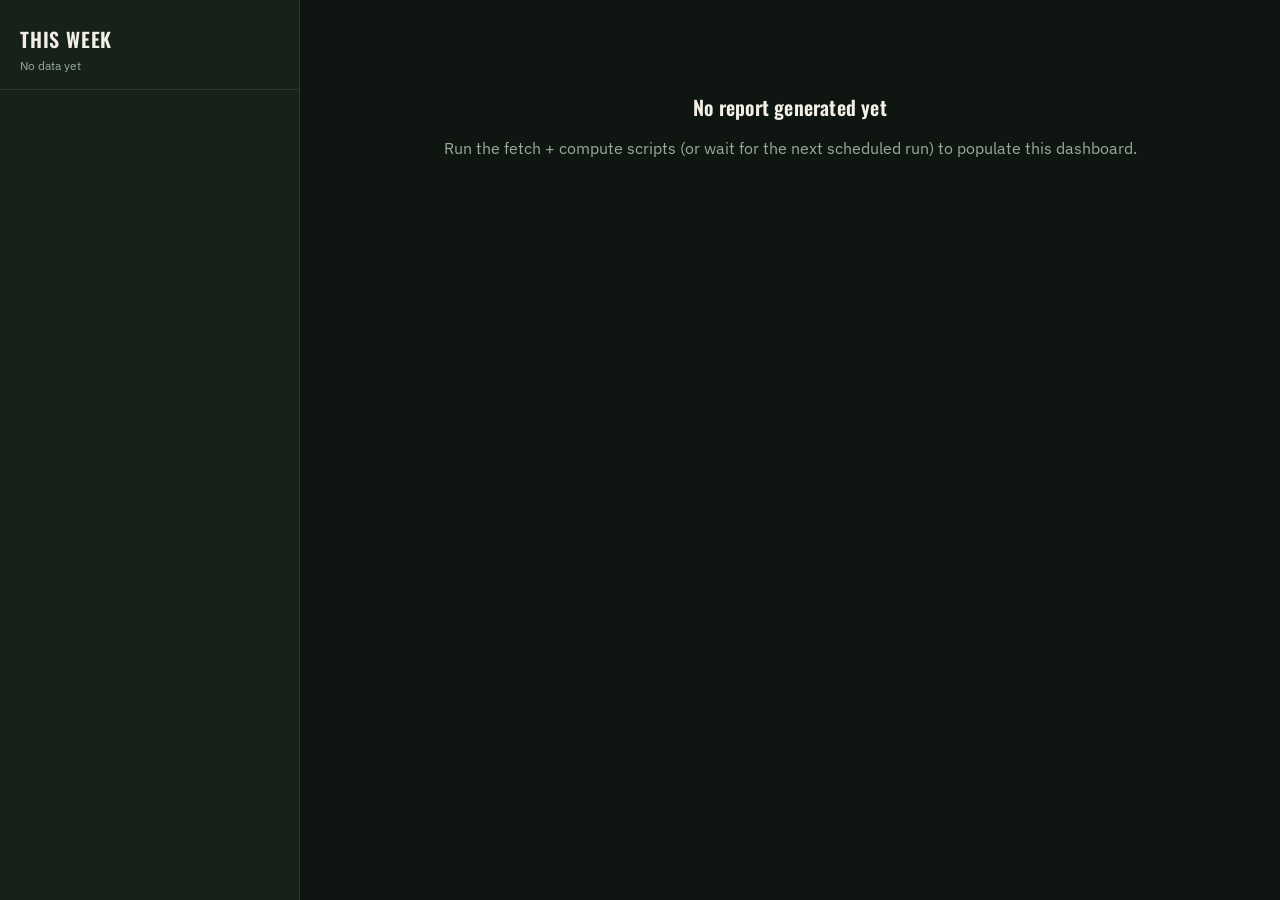
==== docs/index.html @ 5ac9cb62 "sdrfg" ====
<!DOCTYPE html>
<html lang="en">
<head>
<meta charset="UTF-8">
<meta name="viewport" content="width=device-width, initial-scale=1">
<title>CFB Prop Matchup Report</title>
<link rel="stylesheet" href="styles.css">
</head>
<body>
  <div class="shell">
    <nav class="sidebar" id="sidebar">
      <div class="sidebar-header">
        <div class="sidebar-title display">This Week</div>
        <div class="sidebar-sub" id="sidebar-sub">Loading matchups…</div>
      </div>
      <div id="matchup-list"></div>
    </nav>
    <main class="main" id="main">
      <div class="empty-state">
        <div class="empty-state-title display">Loading report…</div>
      </div>
    </main>
  </div>

  <script src="app.js"></script>
</body>
</html>
---- docs/styles.css ----
@import url('https://fonts.googleapis.com/css2?family=Oswald:wght@400;500;600;700&family=IBM+Plex+Sans:wght@400;500;600&display=swap');

:root {
  --bg: #0F1611;
  --panel: #16211A;
  --panel-alt: #1C2921;
  --line: #2A3830;
  --chalk: #F2EFE6;
  --chalk-dim: #9BAA9E;
  --green: #3ECB6F;
  --red: #E8543A;
  --gold: #D9A62C;
}

* { box-sizing: border-box; }

html, body {
  margin: 0;
  padding: 0;
  background: var(--bg);
  color: var(--chalk);
  font-family: 'IBM Plex Sans', sans-serif;
  -webkit-font-smoothing: antialiased;
}

.display {
  font-family: 'Oswald', sans-serif;
  font-weight: 600;
  letter-spacing: 0.01em;
}

a { color: inherit; }

/* ---------- Shell layout ---------- */

.shell {
  display: flex;
  min-height: 100vh;
}

.sidebar {
  width: 300px;
  flex-shrink: 0;
  background: var(--panel);
  border-right: 1px solid var(--line);
  padding: 24px 0;
  overflow-y: auto;
  max-height: 100vh;
  position: sticky;
  top: 0;
}

.sidebar-header {
  padding: 0 20px 16px 20px;
  border-bottom: 1px solid var(--line);
  margin-bottom: 8px;
}

.sidebar-title {
  font-size: 20px;
  text-transform: uppercase;
  letter-spacing: 0.04em;
}

.sidebar-sub {
  font-size: 12px;
  color: var(--chalk-dim);
  margin-top: 4px;
}

.main {
  flex: 1;
  padding: 32px 40px;
  min-width: 0;
}

/* ---------- Yard-line divider ---------- */

.yard-tick {
  height: 1px;
  background-image: repeating-linear-gradient(
    90deg, var(--line) 0, var(--line) 6px, transparent 6px, transparent 12px
  );
  margin: 0 20px;
}

/* ---------- Matchup list ---------- */

.matchup-item {
  display: block;
  width: 100%;
  text-align: left;
  background: none;
  border: none;
  color: var(--chalk);
  padding: 14px 20px;
  cursor: pointer;
  font-family: inherit;
}

.matchup-item:hover { background: var(--panel-alt); }
.matchup-item.active { background: var(--panel-alt); border-left: 3px solid var(--green); padding-left: 17px; }

.matchup-teams {
  font-family: 'Oswald', sans-serif;
  font-size: 16px;
  font-weight: 500;
}

.matchup-date {
  font-size: 11px;
  color: var(--chalk-dim);
  margin-top: 3px;
}

/* ---------- Header ---------- */

.report-header {
  display: flex;
  align-items: baseline;
  justify-content: space-between;
  flex-wrap: wrap;
  gap: 12px;
  margin-bottom: 24px;
}

.report-title {
  font-size: 32px;
}

.report-meta {
  color: var(--chalk-dim);
  font-size: 13px;
}

/* ---------- Team section ---------- */

.team-block {
  margin-bottom: 40px;
}

.team-heading {
  display: flex;
  align-items: baseline;
  gap: 10px;
  margin-bottom: 4px;
}

.team-name {
  font-size: 22px;
}

.vs-opponent {
  color: var(--chalk-dim);
  font-size: 14px;
}

/* ---------- Player row (scouting report style, no cards) ---------- */

.player-row {
  padding: 20px 0;
  border-bottom: 1px solid var(--line);
}

.player-row:last-child { border-bottom: none; }

.player-row-top {
  display: flex;
  justify-content: space-between;
  align-items: flex-start;
  gap: 16px;
  margin-bottom: 12px;
}

.player-name {
  font-size: 17px;
  font-weight: 600;
}

.player-stat-label {
  color: var(--chalk-dim);
  font-size: 12px;
  text-transform: uppercase;
  letter-spacing: 0.03em;
  margin-top: 2px;
}

.projected-figure {
  text-align: right;
  flex-shrink: 0;
}

.projected-number {
  font-family: 'Oswald', sans-serif;
  font-size: 30px;
  line-height: 1;
}

.projected-caption {
  font-size: 11px;
  color: var(--chalk-dim);
  margin-top: 4px;
}

/* ---------- Badges ---------- */

.badge {
  display: inline-block;
  font-size: 11px;
  font-weight: 600;
  padding: 3px 9px;
  border-radius: 3px;
  text-transform: uppercase;
  letter-spacing: 0.03em;
}

.badge-favorable { background: rgba(62, 203, 111, 0.15); color: var(--green); }
.badge-tough { background: rgba(232, 84, 58, 0.15); color: var(--red); }
.badge-neutral { background: rgba(155, 170, 158, 0.15); color: var(--chalk-dim); }

.badge-conf-high { color: var(--green); }
.badge-conf-medium { color: var(--gold); }
.badge-conf-low { color: var(--chalk-dim); }

/* ---------- SVG game log visualization ---------- */

.game-log-viz {
  margin-top: 4px;
}

.game-log-svg {
  width: 100%;
  height: 46px;
  display: block;
}

.viz-legend {
  display: flex;
  gap: 16px;
  font-size: 11px;
  color: var(--chalk-dim);
  margin-top: 6px;
}

.viz-legend-item { display: flex; align-items: center; gap: 5px; }

.legend-swatch {
  width: 8px;
  height: 8px;
  border-radius: 50%;
  display: inline-block;
}

/* ---------- Matchup explainer ---------- */

.matchup-note {
  font-size: 12px;
  color: var(--chalk-dim);
  margin-top: 10px;
  line-height: 1.5;
}

/* ---------- Empty / loading states ---------- */

.empty-state {
  padding: 60px 20px;
  text-align: center;
  color: var(--chalk-dim);
}

.empty-state-title {
  font-family: 'Oswald', sans-serif;
  font-size: 20px;
  color: var(--chalk);
  margin-bottom: 8px;
}

/* ---------- Footer disclaimer ---------- */

.footer-note {
  margin-top: 48px;
  padding: 16px 0;
  border-top: 1px solid var(--line);
  font-size: 11px;
  color: var(--chalk-dim);
  line-height: 1.6;
  max-width: 640px;
}

/* ---------- Responsive ---------- */

@media (max-width: 860px) {
  .shell { flex-direction: column; }
  .sidebar {
    width: 100%;
    position: relative;
    max-height: none;
    border-right: none;
    border-bottom: 1px solid var(--line);
  }
  .main { padding: 24px 20px; }
}

/* ---------- Reduced motion / focus ---------- */

@media (prefers-reduced-motion: reduce) {
  * { transition: none !important; }
}

.matchup-item:focus-visible,
button:focus-visible {
  outline: 2px solid var(--green);
  outline-offset: -2px;
}
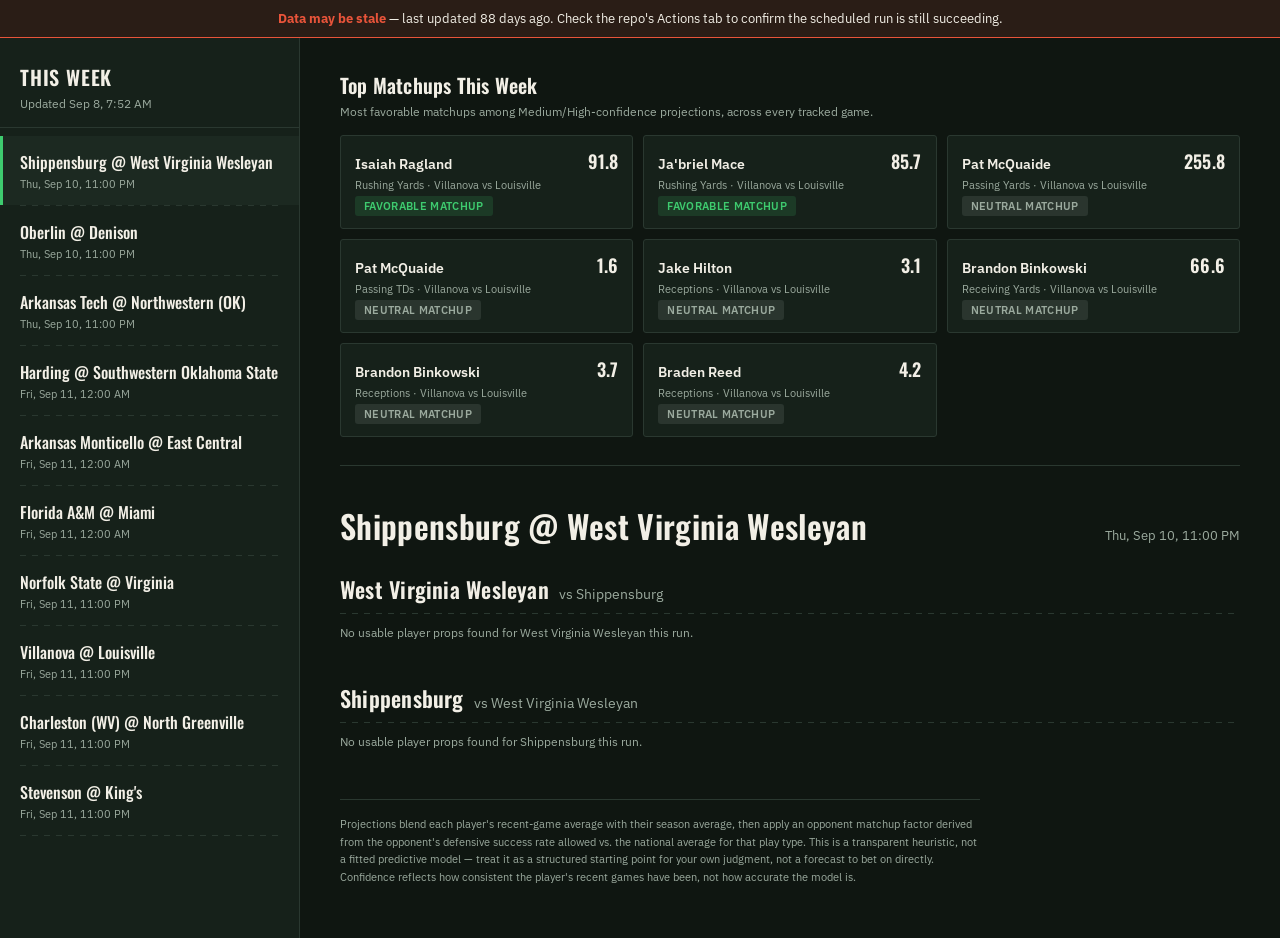
==== commit 51ed5b23: "adsfg sfdg" ====
--- a/docs/index.html
+++ b/docs/index.html
@@ -7,6 +7,7 @@
 <link rel="stylesheet" href="styles.css">
 </head>
 <body>
+  <div id="freshness-banner"></div>
   <div class="shell">
     <nav class="sidebar" id="sidebar">
       <div class="sidebar-header">
@@ -24,4 +25,4 @@
 
   <script src="app.js"></script>
 </body>
-</html>
+</html>
--- a/docs/styles.css
+++ b/docs/styles.css
@@ -312,3 +312,82 @@
   outline: 2px solid var(--green);
   outline-offset: -2px;
 }
+
+/* ---------- Freshness banner ---------- */
+
+#freshness-banner:empty { display: none; }
+
+.freshness-banner {
+  background: rgba(232, 84, 58, 0.12);
+  border-bottom: 1px solid var(--red);
+  color: var(--chalk);
+  font-size: 13px;
+  padding: 10px 20px;
+  text-align: center;
+}
+
+.freshness-banner strong { color: var(--red); }
+
+/* ---------- Leaderboard ---------- */
+
+.leaderboard {
+  margin-bottom: 36px;
+  padding-bottom: 28px;
+  border-bottom: 1px solid var(--line);
+}
+
+.leaderboard-title {
+  font-size: 20px;
+  margin-bottom: 4px;
+}
+
+.leaderboard-sub {
+  font-size: 12px;
+  color: var(--chalk-dim);
+  margin-bottom: 16px;
+}
+
+.leaderboard-grid {
+  display: grid;
+  grid-template-columns: repeat(auto-fill, minmax(240px, 1fr));
+  gap: 10px;
+}
+
+.leaderboard-item {
+  display: block;
+  width: 100%;
+  text-align: left;
+  background: var(--panel);
+  border: 1px solid var(--line);
+  border-radius: 3px;
+  padding: 12px 14px;
+  cursor: pointer;
+  color: var(--chalk);
+  font-family: inherit;
+}
+
+.leaderboard-item:hover { border-color: var(--green); }
+
+.leaderboard-item-top {
+  display: flex;
+  justify-content: space-between;
+  align-items: baseline;
+  gap: 8px;
+}
+
+.leaderboard-name {
+  font-weight: 600;
+  font-size: 14px;
+}
+
+.leaderboard-number {
+  font-family: 'Oswald', sans-serif;
+  font-size: 18px;
+  flex-shrink: 0;
+}
+
+.leaderboard-meta {
+  font-size: 11px;
+  color: var(--chalk-dim);
+  margin-top: 4px;
+}
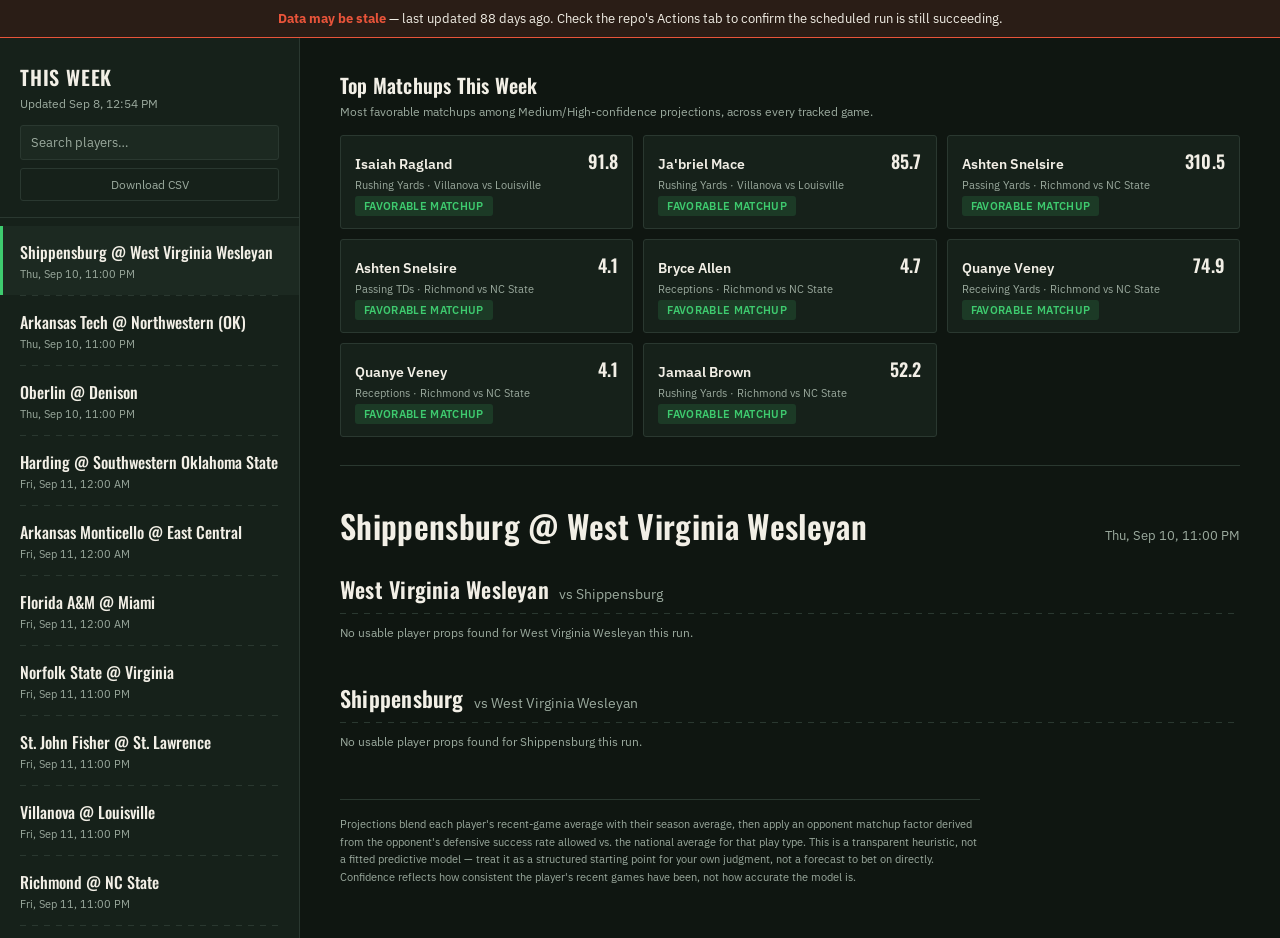
==== commit 58993b18: "1" ====
--- a/docs/index.html
+++ b/docs/index.html
@@ -13,6 +13,8 @@
       <div class="sidebar-header">
         <div class="sidebar-title display">This Week</div>
         <div class="sidebar-sub" id="sidebar-sub">Loading matchups…</div>
+        <input type="text" id="player-search" class="player-search" placeholder="Search players…" autocomplete="off">
+        <button id="csv-export-btn" class="csv-export-btn" type="button">Download CSV</button>
       </div>
       <div id="matchup-list"></div>
     </nav>
--- a/docs/styles.css
+++ b/docs/styles.css
@@ -68,6 +68,43 @@
   margin-top: 4px;
 }
 
+.player-search {
+  width: 100%;
+  margin-top: 14px;
+  padding: 8px 10px;
+  background: var(--panel-alt);
+  border: 1px solid var(--line);
+  border-radius: 3px;
+  color: var(--chalk);
+  font-family: 'IBM Plex Sans', sans-serif;
+  font-size: 13px;
+}
+
+.player-search::placeholder { color: var(--chalk-dim); }
+
+.player-search:focus {
+  outline: none;
+  border-color: var(--green);
+}
+
+.csv-export-btn {
+  width: 100%;
+  margin-top: 8px;
+  padding: 8px 10px;
+  background: none;
+  border: 1px solid var(--line);
+  border-radius: 3px;
+  color: var(--chalk-dim);
+  font-family: 'IBM Plex Sans', sans-serif;
+  font-size: 12px;
+  cursor: pointer;
+}
+
+.csv-export-btn:hover {
+  border-color: var(--green);
+  color: var(--green);
+}
+
 .main {
   flex: 1;
   padding: 32px 40px;
@@ -390,4 +427,14 @@
   font-size: 11px;
   color: var(--chalk-dim);
   margin-top: 4px;
+}
+
+.clear-search-link {
+  background: none;
+  border: none;
+  color: var(--green);
+  font-size: 12px;
+  cursor: pointer;
+  padding: 0;
+  text-decoration: underline;
 }
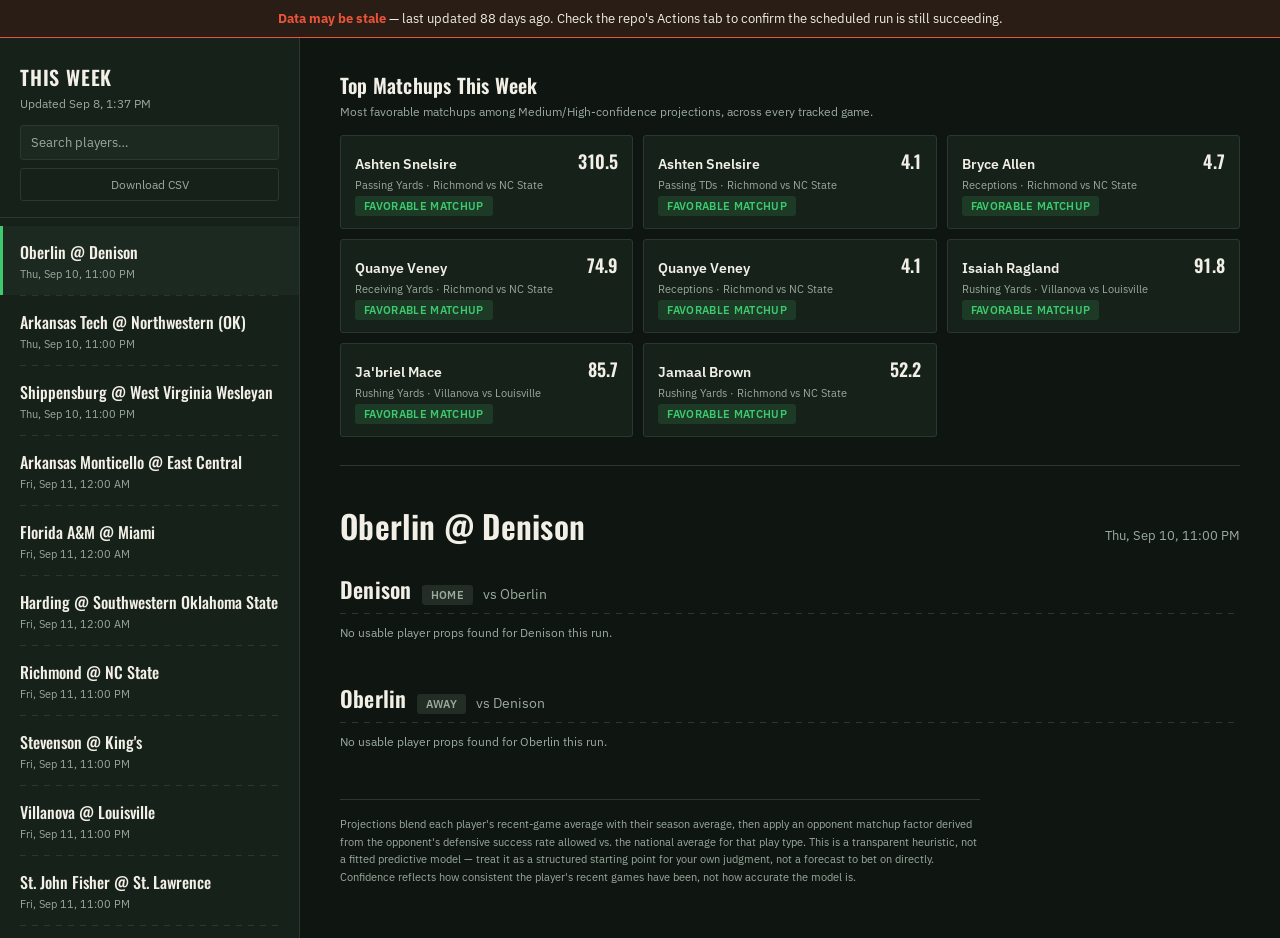
==== commit 665340d8: "0.0.1" ====
--- a/docs/index.html
+++ b/docs/index.html
@@ -17,6 +17,7 @@
         <button id="csv-export-btn" class="csv-export-btn" type="button">Download CSV</button>
       </div>
       <div id="matchup-list"></div>
+      <div id="track-record"></div>
     </nav>
     <main class="main" id="main">
       <div class="empty-state">
--- a/docs/styles.css
+++ b/docs/styles.css
@@ -437,4 +437,38 @@
   cursor: pointer;
   padding: 0;
   text-decoration: underline;
+}
+
+/* ---------- Track Record panel ---------- */
+
+.track-record {
+  margin: 20px;
+  padding: 14px;
+  background: var(--panel-alt);
+  border: 1px solid var(--line);
+  border-radius: 3px;
+}
+
+.track-record-title {
+  font-size: 12px;
+  text-transform: uppercase;
+  letter-spacing: 0.03em;
+  color: var(--chalk-dim);
+  margin-bottom: 10px;
+}
+
+.track-record-stat {
+  display: flex;
+  justify-content: space-between;
+  font-size: 12px;
+  padding: 3px 0;
+}
+
+.track-record-stat .value { font-weight: 600; }
+
+.track-record-note {
+  font-size: 11px;
+  color: var(--chalk-dim);
+  margin-top: 8px;
+  line-height: 1.4;
 }
